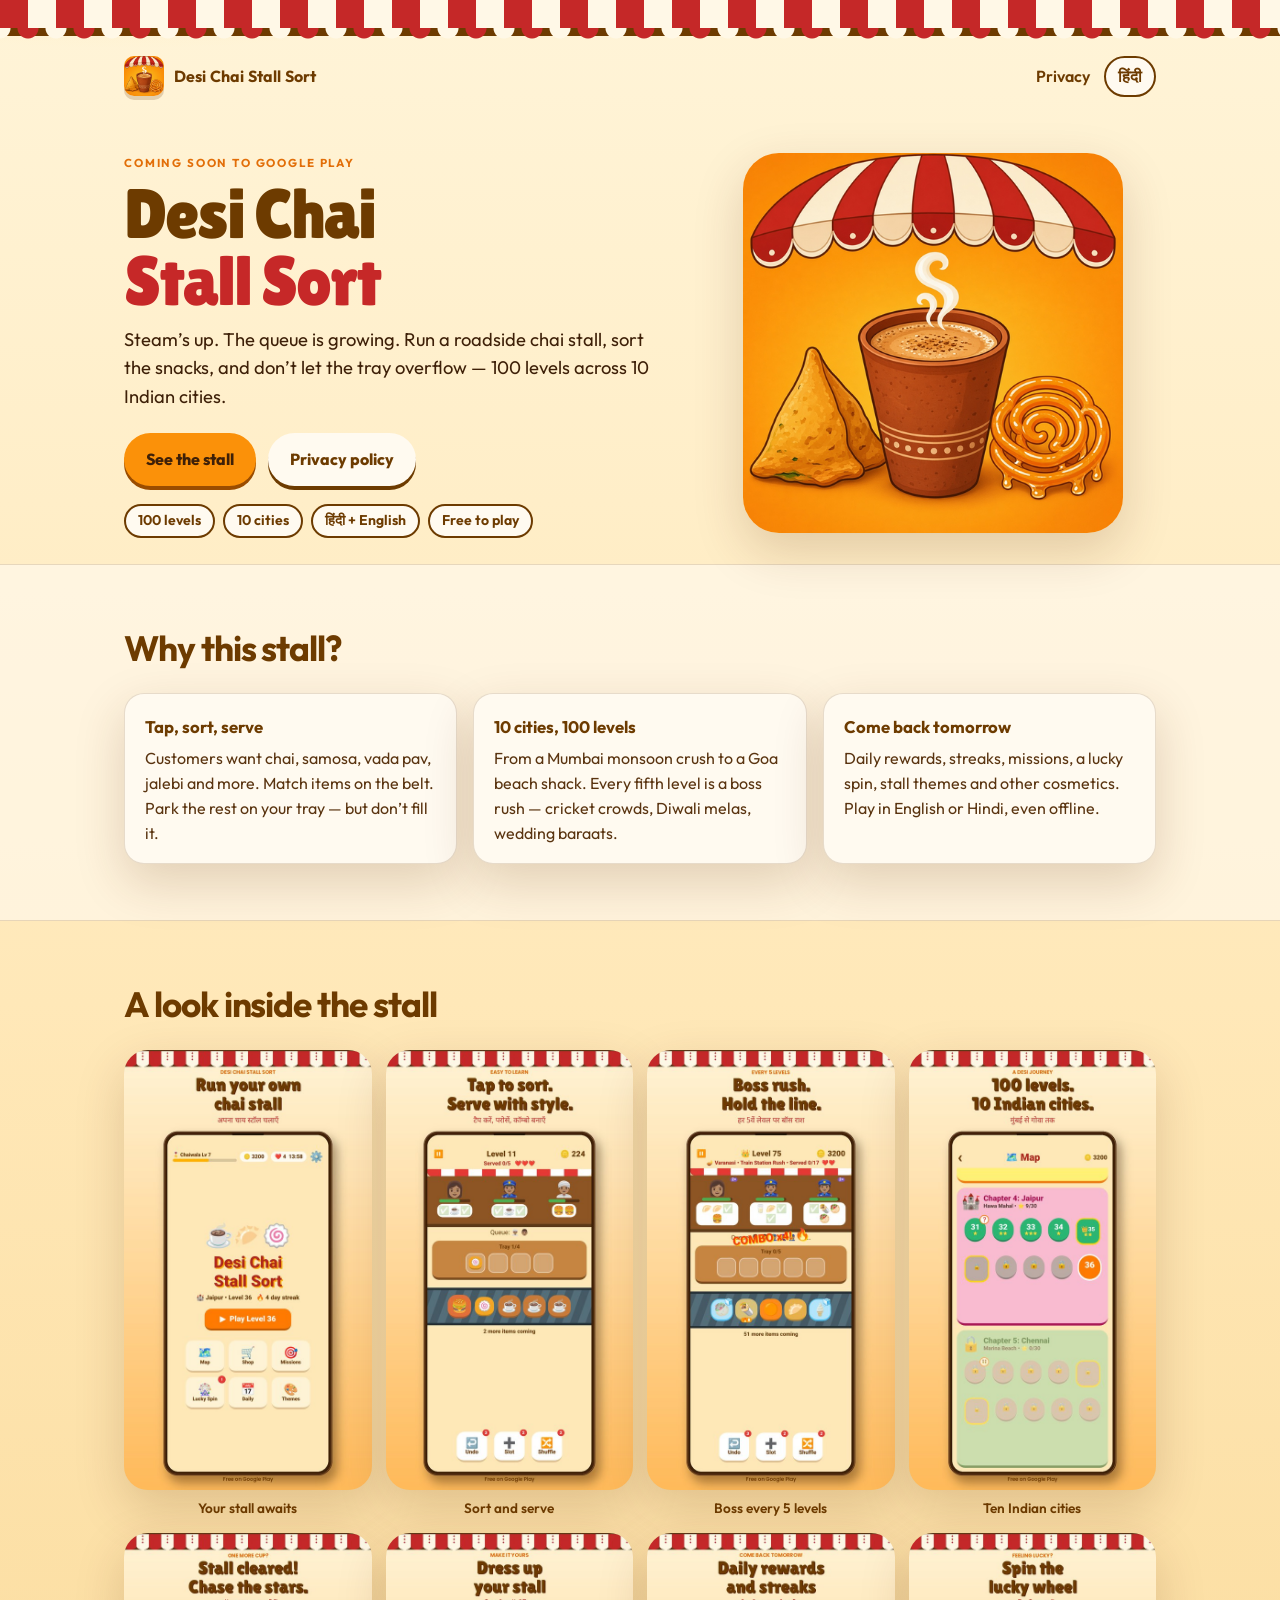
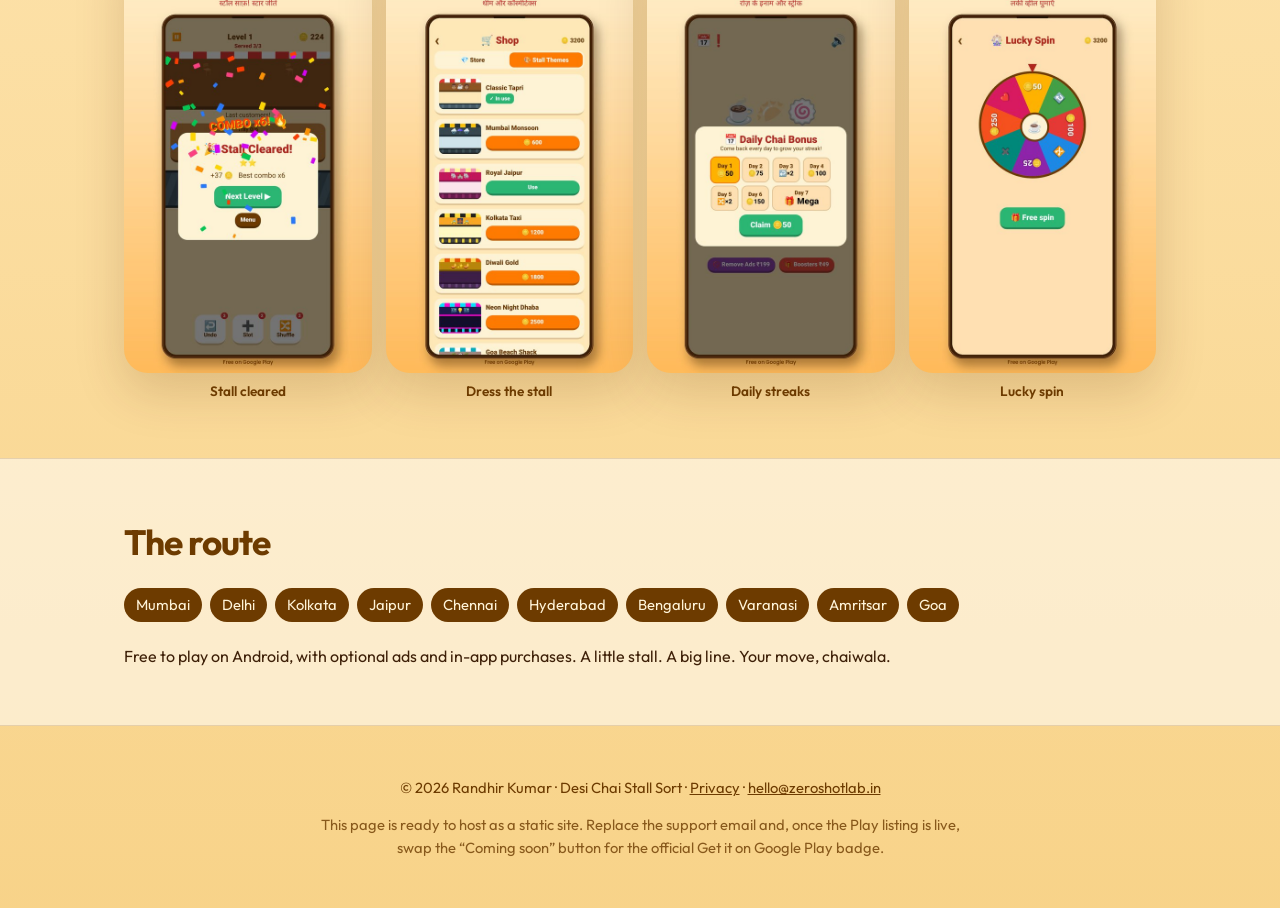
==== public/index.html @ 5495e0c4 "feat: publish Desi Chai developer website and app-ads.txt" ====
<!DOCTYPE html>
<html lang="en">
<head>
  <meta charset="utf-8">
  <meta name="viewport" content="width=device-width, initial-scale=1">
  <title>Desi Chai Stall Sort — a desi sort puzzle</title>
  <meta name="description" content="Run a chai stall, sort snacks, and clear 100 levels across 10 Indian cities. A free Android sort puzzle. Coming soon to Google Play.">
  <meta property="og:title" content="Desi Chai Stall Sort">
  <meta property="og:description" content="Sort chai and snacks in a roadside tapri. 100 levels, 10 Indian cities. Coming soon to Google Play.">
  <meta property="og:image" content="assets/feature-graphic.png">
  <link rel="icon" type="image/png" sizes="32x32" href="assets/favicon-32.png">
  <link rel="apple-touch-icon" href="assets/apple-touch-icon.png">
  <link rel="preconnect" href="https://fonts.googleapis.com">
  <link rel="preconnect" href="https://fonts.gstatic.com" crossorigin>
  <link href="https://fonts.googleapis.com/css2?family=Lilita+One&family=Outfit:wght@400;500;600;700&family=Tiro+Devanagari+Hindi:wght@400&display=swap" rel="stylesheet">
  <link rel="stylesheet" href="styles.css">
  <style>
    .hero h1 { font-family: "Lilita One", Outfit, sans-serif; font-weight: 400; }
    [lang="hi"] .hi-face { font-family: "Tiro Devanagari Hindi", Outfit, sans-serif; }
  </style>
</head>
<body>
  <a class="skip" href="#main">Skip to content</a>
  <header class="top">
    <div class="awning" aria-hidden="true"></div>
    <nav class="nav">
      <a class="brand" href="index.html">
        <img src="assets/icon-512.png" width="40" height="40" alt="">
        <span>Desi Chai Stall Sort</span>
      </a>
      <div style="display:flex;gap:14px;align-items:center">
        <a href="privacy.html">Privacy</a>
        <button class="lang" type="button" id="langBtn" aria-label="Switch language">हिंदी</button>
      </div>
    </nav>
  </header>

  <main id="main">
    <section class="hero">
      <div>
        <p class="eyebrow" data-en="Coming soon to Google Play" data-hi="जल्द Google Play पर">Coming soon to Google Play</p>
        <h1>Desi Chai<br><em>Stall Sort</em></h1>
        <p class="lede" data-en="Steam’s up. The queue is growing. Run a roadside chai stall, sort the snacks, and don’t let the tray overflow — 100 levels across 10 Indian cities." data-hi="चाय उबल रही है, लाइन लंबी हो रही है। सड़क किनारे की टपरी चलाएँ, नाश्ता सॉर्ट करें, ट्रे भरने न दें — 10 भारतीय शहरों में 100 लेवल।">Steam’s up. The queue is growing. Run a roadside chai stall, sort the snacks, and don’t let the tray overflow — 100 levels across 10 Indian cities.</p>
        <div class="cta-row">
          <a class="btn" href="#screens" data-en="See the stall" data-hi="स्टॉल देखें">See the stall</a>
          <a class="btn ghost" href="privacy.html" data-en="Privacy policy" data-hi="गोपनीयता नीति">Privacy policy</a>
        </div>
        <ul class="pills">
          <li>100 levels</li>
          <li>10 cities</li>
          <li>हिंदी + English</li>
          <li>Free to play</li>
        </ul>
      </div>
      <div class="hero-art">
        <img class="icon" src="assets/icon-512.png" width="512" height="512" alt="A clay kulhad of cutting chai under a red-and-white awning, with samosa and jalebi.">
      </div>
    </section>

    <section class="band" id="features">
      <div class="wrap">
        <h2 data-en="Why this stall?" data-hi="यह स्टॉल क्यों?">Why this stall?</h2>
        <div class="features">
          <article class="card">
            <h3 data-en="Tap, sort, serve" data-hi="टैप करें, सॉर्ट करें, परोसें">Tap, sort, serve</h3>
            <p data-en="Customers want chai, samosa, vada pav, jalebi and more. Match items on the belt. Park the rest on your tray — but don’t fill it." data-hi="ग्राहक चाहते हैं चाय, समोसा, वड़ा पाव, जलेबी और भी बहुत कुछ। बेल्ट पर मिलते आइटम परोसें। बाकी ट्रे पर रखें — ट्रे भरने न दें।">Customers want chai, samosa, vada pav, jalebi and more. Match items on the belt. Park the rest on your tray — but don’t fill it.</p>
          </article>
          <article class="card">
            <h3 data-en="10 cities, 100 levels" data-hi="10 शहर, 100 लेवल">10 cities, 100 levels</h3>
            <p data-en="From a Mumbai monsoon crush to a Goa beach shack. Every fifth level is a boss rush — cricket crowds, Diwali melas, wedding baraats." data-hi="मुंबई के मानसून से गोवा के बीच तक। हर पाँचवाँ लेवल बॉस राश है — क्रिकेट की भीड़, दिवाली मेला, शादी की बारात।">From a Mumbai monsoon crush to a Goa beach shack. Every fifth level is a boss rush — cricket crowds, Diwali melas, wedding baraats.</p>
          </article>
          <article class="card">
            <h3 data-en="Come back tomorrow" data-hi="कल फिर आइए">Come back tomorrow</h3>
            <p data-en="Daily rewards, streaks, missions, a lucky spin, stall themes and other cosmetics. Play in English or Hindi, even offline." data-hi="रोज़ के इनाम, स्ट्रीक, मिशन, लकी स्पिन, स्टॉल थीम और अन्य कॉस्मेटिक्स। अंग्रेज़ी या हिंदी में खेलें, ऑफ़लाइन भी।">Daily rewards, streaks, missions, a lucky spin, stall themes and other cosmetics. Play in English or Hindi, even offline.</p>
          </article>
        </div>
      </div>
    </section>

    <section class="wrap" id="screens">
      <h2 data-en="A look inside the stall" data-hi="स्टॉल के अंदर एक नज़र">A look inside the stall</h2>
      <div class="shots">
        <figure>
          <img src="assets/01-menu.jpg" width="540" height="960" alt="Main menu of Desi Chai Stall Sort, ready to play a Jaipur level with a four-day streak.">
          <figcaption data-en="Your stall awaits" data-hi="आपका स्टॉल इंतज़ार कर रहा है">Your stall awaits</figcaption>
        </figure>
        <figure>
          <img src="assets/02-gameplay.jpg" width="540" height="960" alt="Gameplay: serve customers from a conveyor of chai, snacks and a tray that must not overflow.">
          <figcaption data-en="Sort and serve" data-hi="सॉर्ट करें, परोसें">Sort and serve</figcaption>
        </figure>
        <figure>
          <img src="assets/03-boss.jpg" width="540" height="960" alt="A boss rush in Varanasi called Train Station Rush, with a combo in progress.">
          <figcaption data-en="Boss every 5 levels" data-hi="हर 5 लेवल पर बॉस">Boss every 5 levels</figcaption>
        </figure>
        <figure>
          <img src="assets/04-cities.jpg" width="540" height="960" alt="Chapter map showing Jaipur unlocked and Chennai still locked.">
          <figcaption data-en="Ten Indian cities" data-hi="दस भारतीय शहर">Ten Indian cities</figcaption>
        </figure>
        <figure>
          <img src="assets/05-cleared.jpg" width="540" height="960" alt="A level-cleared celebration with confetti and stars.">
          <figcaption data-en="Stall cleared" data-hi="स्टॉल साफ़">Stall cleared</figcaption>
        </figure>
        <figure>
          <img src="assets/06-themes.jpg" width="540" height="960" alt="Shop screen of stall themes including Mumbai Monsoon and Royal Jaipur.">
          <figcaption data-en="Dress the stall" data-hi="स्टॉल सजाएँ">Dress the stall</figcaption>
        </figure>
        <figure>
          <img src="assets/07-daily.jpg" width="540" height="960" alt="Daily Chai Bonus calendar with a seven-day streak of rewards.">
          <figcaption data-en="Daily streaks" data-hi="रोज़ की स्ट्रीक">Daily streaks</figcaption>
        </figure>
        <figure>
          <img src="assets/08-spin.jpg" width="540" height="960" alt="Colourful lucky spin wheel with a free daily spin button.">
          <figcaption data-en="Lucky spin" data-hi="लकी स्पिन">Lucky spin</figcaption>
        </figure>
      </div>
    </section>

    <section class="band">
      <div class="wrap">
        <h2 data-en="The route" data-hi="सफ़र के शहर">The route</h2>
        <ul class="cities" data-en-list="Mumbai,Delhi,Kolkata,Jaipur,Chennai,Hyderabad,Bengaluru,Varanasi,Amritsar,Goa" data-hi-list="मुंबई,दिल्ली,कोलकाता,जयपुर,चेन्नई,हैदराबाद,बेंगलुरु,वाराणसी,अमृतसर,गोवा">
          <li>Mumbai</li><li>Delhi</li><li>Kolkata</li><li>Jaipur</li><li>Chennai</li>
          <li>Hyderabad</li><li>Bengaluru</li><li>Varanasi</li><li>Amritsar</li><li>Goa</li>
        </ul>
        <p style="margin:22px 0 0" data-en="Free to play on Android, with optional ads and in-app purchases. A little stall. A big line. Your move, chaiwala." data-hi="Android पर मुफ़्त खेलें, वैकल्पिक विज्ञापन और इन-ऐप खरीदारी के साथ। छोटी टपरी, बड़ी लाइन। अब आपकी बारी है, चायवाले।">Free to play on Android, with optional ads and in-app purchases. A little stall. A big line. Your move, chaiwala.</p>
      </div>
    </section>
  </main>

  <footer class="foot">
    <p>© 2026 Randhir Kumar · Desi Chai Stall Sort · <a href="privacy.html">Privacy</a> · <a href="mailto:hello@zeroshotlab.in">hello@zeroshotlab.in</a></p>
    <p style="opacity:.8;max-width:40rem;margin:8px auto 0">This page is ready to host as a static site. Replace the support email and, once the Play listing is live, swap the “Coming soon” button for the official Get it on Google Play badge.</p>
  </footer>

  <script>
    const btn = document.getElementById("langBtn");
    const apply = (lang) => {
      document.documentElement.lang = lang;
      document.querySelectorAll("[data-en]").forEach((el) => {
        el.textContent = el.getAttribute(lang === "hi" ? "data-hi" : "data-en");
      });
      const list = document.querySelector(".cities");
      if (list) {
        const raw = list.getAttribute(lang === "hi" ? "data-hi-list" : "data-en-list");
        list.innerHTML = raw.split(",").map((c) => "<li>" + c + "</li>").join("");
      }
      btn.textContent = lang === "hi" ? "English" : "हिंदी";
    };
    let lang = localStorage.getItem("dcs-lang") || "en";
    apply(lang);
    btn.addEventListener("click", () => {
      lang = lang === "hi" ? "en" : "hi";
      localStorage.setItem("dcs-lang", lang);
      apply(lang);
    });
  </script>
</body>
</html>
---- public/styles.css ----
/* Desi Chai Stall Sort — landing + privacy */
:root {
  --cream: #fff4d8;
  --cream-2: #ffe8b8;
  --paper: #fffaf0;
  --orange: #fb9109;
  --orange-dk: #e26e08;
  --red: #c62828;
  --maroon: #6d3b00;
  --ink: #3e2008;
  --awning-red: #c52828;
  --awning-cream: #fff8e7;
  --line: rgba(109, 59, 0, 0.16);
  --shadow: 0 18px 50px rgba(90, 40, 0, 0.18);
}
* { box-sizing: border-box; }
html { scroll-behavior: smooth; }
body {
  margin: 0;
  font-family: Outfit, "Segoe UI", system-ui, sans-serif;
  color: var(--ink);
  background:
    radial-gradient(1200px 500px at 10% -10%, rgba(255, 213, 79, 0.45), transparent 60%),
    linear-gradient(180deg, var(--cream) 0%, var(--cream-2) 40%, #f3c56a 140%);
  min-height: 100%;
  line-height: 1.55;
}
.skip {
  position: absolute; left: -999px; top: 8px;
  background: #fff; color: var(--maroon); padding: 8px 12px; z-index: 20;
}
.skip:focus { left: 8px; }
.awning {
  height: 28px;
  background: repeating-linear-gradient(90deg,
    var(--awning-red) 0 28px,
    var(--awning-cream) 28px 56px);
  position: relative;
  box-shadow: 0 8px 0 var(--maroon);
}
.awning::after {
  content: "";
  position: absolute;
  left: 0; right: 0; bottom: -16px; height: 16px;
  background: radial-gradient(circle at 50% 0, var(--awning-red) 10px, transparent 11px) 0 0 / 56px 16px,
              radial-gradient(circle at 50% 0, var(--awning-cream) 10px, transparent 11px) 28px 0 / 56px 16px;
}
.nav {
  display: flex; align-items: center; justify-content: space-between;
  max-width: 1080px; margin: 0 auto; padding: 28px 24px 8px;
  gap: 16px;
}
.brand { display: flex; align-items: center; gap: 10px; color: var(--maroon); font-weight: 700; text-decoration: none; letter-spacing: 0.01em; }
.brand img { border-radius: 10px; box-shadow: 0 4px 0 rgba(109,59,0,.2); }
.nav a:not(.brand) { color: var(--maroon); font-weight: 600; text-decoration: none; }
.nav a:not(.brand):hover { color: var(--red); }
.lang {
  border: 2px solid var(--maroon); background: var(--paper); color: var(--maroon);
  border-radius: 999px; padding: 6px 12px; font: inherit; font-weight: 650; cursor: pointer;
}

.hero { max-width: 1080px; margin: 0 auto; padding: 48px 24px 24px; display: grid; grid-template-columns: 1.1fr 0.9fr; gap: 40px; align-items: center; }
.hero h1 {
  font-size: clamp(2.4rem, 6vw, 4.4rem);
  line-height: 0.95; letter-spacing: -0.03em;
  margin: 0 0 12px; color: var(--maroon);
}
.hero h1 em { color: var(--red); font-style: normal; }
.lede { font-size: 1.15rem; max-width: 36rem; margin: 0 0 22px; }
.eyebrow { text-transform: uppercase; letter-spacing: 0.16em; font-size: 0.72rem; font-weight: 700; color: var(--orange-dk); margin: 0 0 8px; }
.cta-row { display: flex; flex-wrap: wrap; gap: 12px; align-items: center; }
.btn {
  display: inline-flex; align-items: center; justify-content: center;
  background: var(--orange); color: #3e2008; font-weight: 760; text-decoration: none;
  padding: 14px 22px; border-radius: 999px; border: 0; box-shadow: 0 4px 0 #9a4c00;
}
.btn:hover { background: #ff9f1a; }
.btn.ghost { background: var(--paper); box-shadow: 0 4px 0 var(--maroon); color: var(--maroon); }
.hero-art { text-align: center; }
.hero-art img.icon { width: min(100%, 380px); height: auto; border-radius: 36px; box-shadow: var(--shadow); }
.pills { display: flex; flex-wrap: wrap; gap: 8px; margin: 18px 0 0; padding: 0; list-style: none; }
.pills li { background: var(--paper); border: 2px solid var(--maroon); border-radius: 999px; padding: 4px 12px; font-size: 0.88rem; font-weight: 650; color: var(--maroon); }

.band { background: rgba(255,250,240,0.62); border-top: 1px solid var(--line); border-bottom: 1px solid var(--line); }
.wrap { max-width: 1080px; margin: 0 auto; padding: 56px 24px; }
h2 { font-size: clamp(1.6rem, 3vw, 2.2rem); color: var(--maroon); letter-spacing: -0.03em; margin: 0 0 18px; }
.features { display: grid; grid-template-columns: repeat(3, 1fr); gap: 16px; }
.card { background: var(--paper); border-radius: 20px; padding: 20px 20px 18px; box-shadow: var(--shadow); border: 1px solid var(--line); }
.card h3 { margin: 0 0 6px; font-size: 1.05rem; color: var(--maroon); }
.card p { margin: 0; color: #5a3410; }

.shots { display: grid; grid-template-columns: repeat(4, 1fr); gap: 14px; }
.shots figure { margin: 0; }
.shots img {
  width: 100%; height: auto; display: block; border-radius: 24px;
  box-shadow: var(--shadow); background: #f3c56a;
}
.shots figcaption { text-align: center; font-size: 0.85rem; color: var(--maroon); margin-top: 8px; font-weight: 600; }

.cities { display: flex; flex-wrap: wrap; gap: 8px; padding: 0; list-style: none; margin: 0; }
.cities li { background: var(--maroon); color: var(--cream); border-radius: 999px; padding: 6px 12px; font-size: 0.92rem; }

.foot { text-align: center; padding: 36px 16px 48px; color: var(--maroon); font-size: 0.92rem; }
.foot a { color: var(--maroon); }

body.doc { background: var(--paper); }
body.doc .prose { max-width: 760px; margin: 0 auto; padding: 40px 24px 64px; }
body.doc h1 { color: var(--maroon); font-size: clamp(2rem, 4vw, 2.8rem); letter-spacing: -0.03em; margin: 0 0 8px; }
body.doc h2 { margin-top: 2rem; }
body.doc .notice { background: #fff3c4; border-left: 4px solid var(--orange); padding: 12px 14px; border-radius: 8px; }
code { font-size: 0.92em; background: #fff1c7; padding: 0 4px; border-radius: 4px; }
a { color: var(--red); }

@media (max-width: 860px) {
  .hero { grid-template-columns: 1fr; padding-top: 28px; }
  .features, .shots { grid-template-columns: 1fr 1fr; }
}
@media (max-width: 560px) {
  .features { grid-template-columns: 1fr; }
  .shots { grid-template-columns: 1fr 1fr; }
}
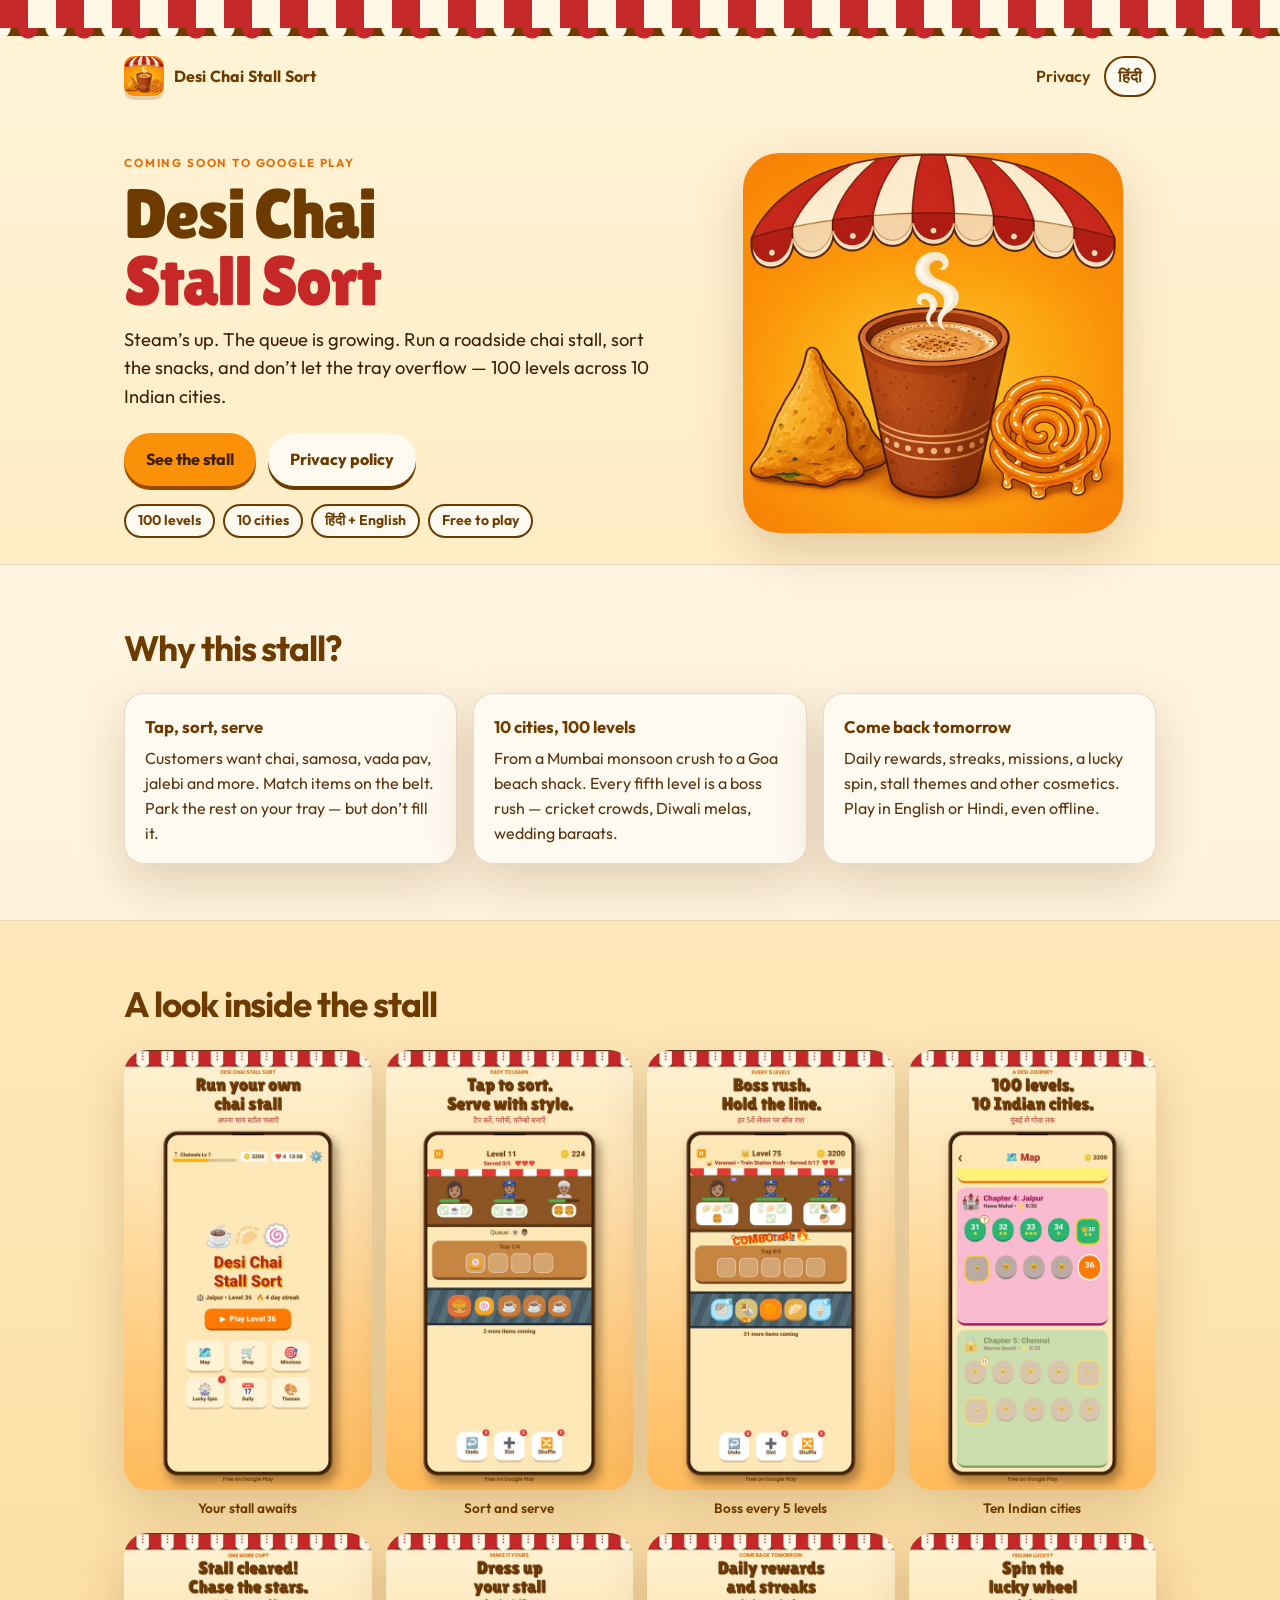
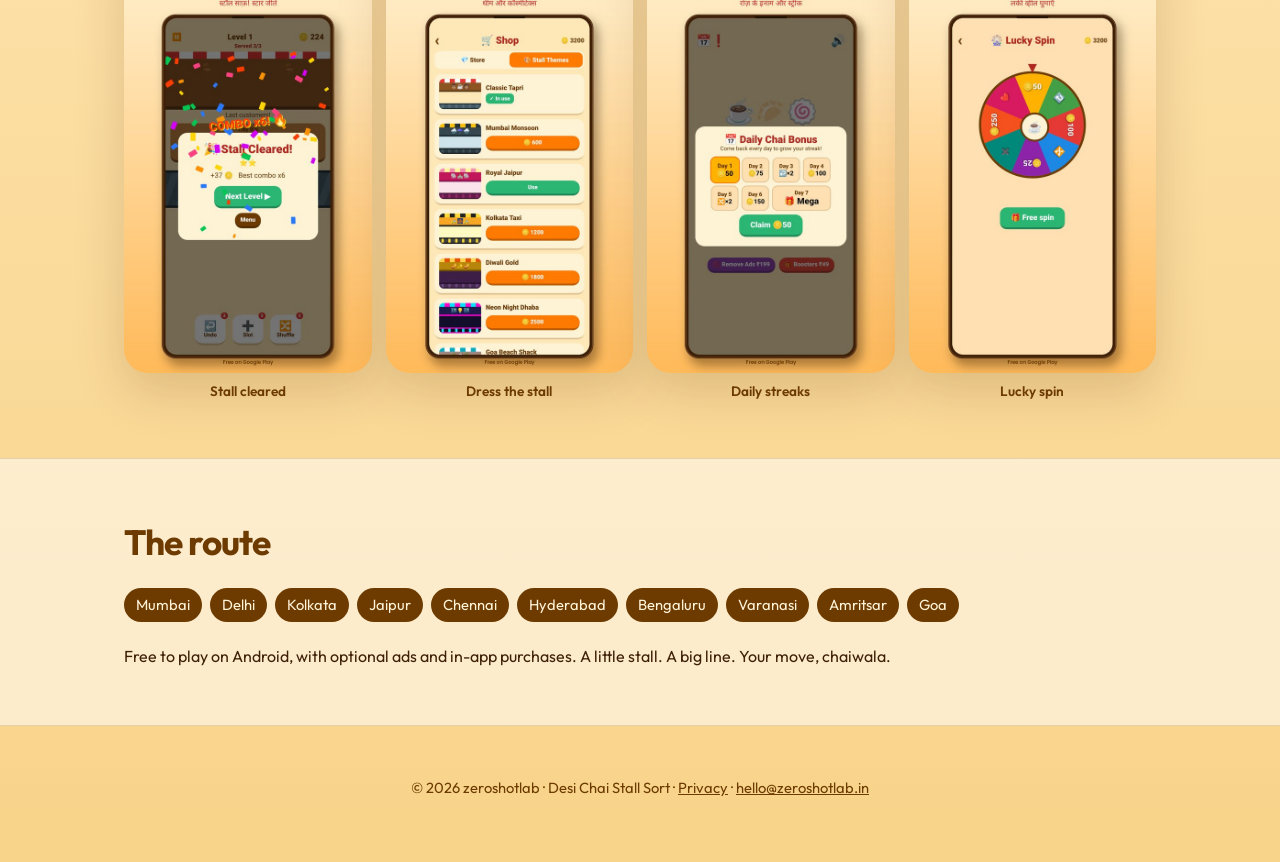
==== commit b7ba2cbd: "fix: link published Google Sites policy and remove setup note" ====
--- a/public/index.html
+++ b/public/index.html
@@ -29,7 +29,7 @@
         <span>Desi Chai Stall Sort</span>
       </a>
       <div style="display:flex;gap:14px;align-items:center">
-        <a href="privacy.html">Privacy</a>
+        <a href="https://sites.google.com/view/desi-chai-stall-sort-privacy">Privacy</a>
         <button class="lang" type="button" id="langBtn" aria-label="Switch language">हिंदी</button>
       </div>
     </nav>
@@ -43,7 +43,7 @@
         <p class="lede" data-en="Steam’s up. The queue is growing. Run a roadside chai stall, sort the snacks, and don’t let the tray overflow — 100 levels across 10 Indian cities." data-hi="चाय उबल रही है, लाइन लंबी हो रही है। सड़क किनारे की टपरी चलाएँ, नाश्ता सॉर्ट करें, ट्रे भरने न दें — 10 भारतीय शहरों में 100 लेवल।">Steam’s up. The queue is growing. Run a roadside chai stall, sort the snacks, and don’t let the tray overflow — 100 levels across 10 Indian cities.</p>
         <div class="cta-row">
           <a class="btn" href="#screens" data-en="See the stall" data-hi="स्टॉल देखें">See the stall</a>
-          <a class="btn ghost" href="privacy.html" data-en="Privacy policy" data-hi="गोपनीयता नीति">Privacy policy</a>
+          <a class="btn ghost" href="https://sites.google.com/view/desi-chai-stall-sort-privacy" data-en="Privacy policy" data-hi="गोपनीयता नीति">Privacy policy</a>
         </div>
         <ul class="pills">
           <li>100 levels</li>
@@ -128,8 +128,8 @@
   </main>
 
   <footer class="foot">
-    <p>© 2026 Randhir Kumar · Desi Chai Stall Sort · <a href="privacy.html">Privacy</a> · <a href="mailto:hello@zeroshotlab.in">hello@zeroshotlab.in</a></p>
-    <p style="opacity:.8;max-width:40rem;margin:8px auto 0">This page is ready to host as a static site. Replace the support email and, once the Play listing is live, swap the “Coming soon” button for the official Get it on Google Play badge.</p>
+    <p>© 2026 zeroshotlab · Desi Chai Stall Sort · <a href="https://sites.google.com/view/desi-chai-stall-sort-privacy">Privacy</a> · <a href="mailto:hello@zeroshotlab.in">hello@zeroshotlab.in</a></p>
+    
   </footer>
 
   <script>
